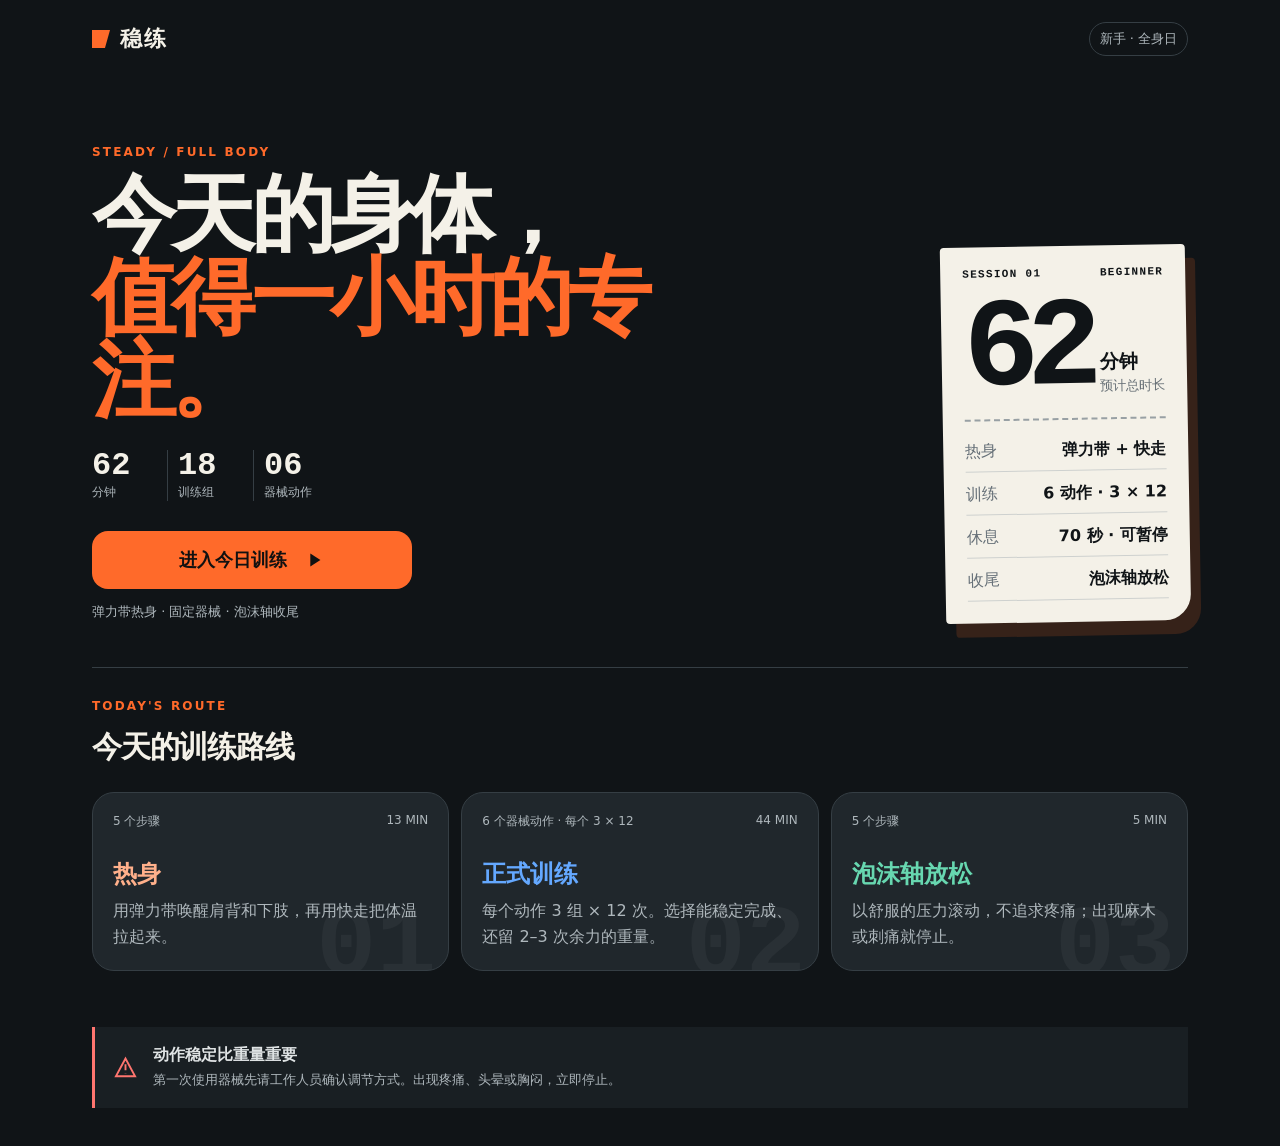
==== index.html @ a8be7302 "feat: publish mobile workout PWA Publish the phone-optimized workout timer, PWA offline assets, and " ====
<!doctype html>
<html lang="zh-CN">
<head>
  <meta charset="utf-8">
  <meta name="viewport" content="width=device-width, initial-scale=1, viewport-fit=cover">
  <meta name="theme-color" content="#101417">
  <meta name="apple-mobile-web-app-capable" content="yes">
  <meta name="apple-mobile-web-app-status-bar-style" content="black-translucent">
  <meta name="apple-mobile-web-app-title" content="稳练">
  <meta name="description" content="适合健身房新手的弹力带热身、器械训练和泡沫轴放松跟练计时器。">
  <title>稳练 · 新手健身房跟练</title>
  <link rel="manifest" href="manifest.webmanifest">
  <link rel="apple-touch-icon" href="assets/icon-192.png">
  <link rel="icon" href="assets/icon-192.png">
  <link rel="stylesheet" href="styles.css">
</head>
<body>
  <main class="app-shell">
    <section id="start-view" class="view start-view" aria-labelledby="start-title">
      <header class="brand-row">
        <a class="brand" href="#" aria-label="稳练首页"><span class="brand-mark" aria-hidden="true"></span>稳练</a>
        <span class="edition">新手 · 全身日</span>
      </header>

      <div class="hero-grid">
        <div class="hero-copy">
          <p class="eyebrow">STEADY / FULL BODY</p>
          <h1 id="start-title">今天的身体，<br><span>值得一小时的专注。</span></h1>
          <div class="hero-metrics" aria-label="训练摘要">
            <div><strong>62</strong><span>分钟</span></div>
            <div><strong>18</strong><span>训练组</span></div>
            <div><strong>06</strong><span>器械动作</span></div>
          </div>
          <button id="start-button" class="primary-button start-button" type="button">
            <span>进入今日训练</span>
            <svg viewBox="0 0 24 24" aria-hidden="true"><path d="M8 5v14l11-7z"/></svg>
          </button>
          <button id="install-button" class="install-button" type="button" hidden>安装到手机桌面</button>
          <p class="start-note">弹力带热身 · 固定器械 · 泡沫轴收尾</p>
        </div>

        <aside class="session-ticket" aria-label="本次训练概览">
          <div class="ticket-top"><span>SESSION 01</span><span>BEGINNER</span></div>
          <div class="duration-block">
            <strong id="plan-minutes">61</strong>
            <div><span>分钟</span><small>预计总时长</small></div>
          </div>
          <div class="ticket-rule"></div>
          <dl class="ticket-stats">
            <div><dt>热身</dt><dd>弹力带 + 快走</dd></div>
            <div><dt>训练</dt><dd>6 动作 · 3 × 12</dd></div>
            <div><dt>休息</dt><dd>70 秒 · 可暂停</dd></div>
            <div><dt>收尾</dt><dd>泡沫轴放松</dd></div>
          </dl>
        </aside>
      </div>

      <section class="route-section" aria-labelledby="route-title">
        <div class="section-heading"><p class="eyebrow">TODAY'S ROUTE</p><h2 id="route-title">今天的训练路线</h2></div>
        <div id="route-cards" class="route-cards"></div>
      </section>

      <aside class="safety-card">
        <svg viewBox="0 0 24 24" aria-hidden="true"><path d="M12 3 2.8 20h18.4L12 3Zm0 5.5v5.8m0 2.7v.1"/></svg>
        <div><strong>动作稳定比重量重要</strong><p>第一次使用器械先请工作人员确认调节方式。出现疼痛、头晕或胸闷，立即停止。</p></div>
      </aside>
    </section>

    <section id="workout-view" class="view workout-view" aria-labelledby="exercise-name" hidden>
      <header class="workout-header">
        <button id="exit-button" class="icon-button" type="button" aria-label="退出本次训练">
          <svg viewBox="0 0 24 24" aria-hidden="true"><path d="m15 18-6-6 6-6"/></svg>
        </button>
        <div class="workout-brand">稳练 <span>LIVE</span></div>
        <div id="elapsed-time" class="elapsed-time">00:00</div>
      </header>

      <div class="progress-wrap">
        <div class="progress-meta"><span id="progress-label">第 1 / 1 项</span><span id="remaining-label">剩余约 61 分钟</span></div>
        <div class="progress-track" role="progressbar" aria-label="训练总进度" aria-valuemin="0" aria-valuemax="100" aria-valuenow="0"><span id="progress-bar"></span></div>
      </div>

      <article class="exercise-console">
        <div class="console-kicker"><span id="stage-dot"></span><span id="stage-label">热身</span><span id="equipment-label">弹力带</span></div>
        <h1 id="exercise-name">弹力带肩部绕环</h1>
        <p id="exercise-subtitle" class="exercise-subtitle">肩胛活动 · 小幅度、慢速度</p>

        <button id="exercise-image-button" class="exercise-image-button" type="button" aria-label="放大查看当前动作示意图">
          <img id="exercise-image" src="assets/exercises/band-circles.webp" alt="弹力带肩部绕环动作示意图">
          <span>点击放大 · 用于动作和器械识别</span>
        </button>

        <div class="exercise-metrics">
          <div id="set-metric"><small>组数</small><strong id="set-label">—</strong></div>
          <div id="rep-metric"><small>目标</small><strong id="rep-label">15 次</strong></div>
        </div>

        <div class="timer-ring" aria-live="polite">
          <svg viewBox="0 0 120 120" aria-hidden="true">
            <circle class="timer-track" cx="60" cy="60" r="53"></circle>
            <circle id="timer-progress" class="timer-progress" cx="60" cy="60" r="53"></circle>
          </svg>
          <div class="timer-copy"><strong id="timer-display">00:45</strong><span id="timer-status">准备开始</span></div>
        </div>

        <div class="tip-card"><span>动作提示</span><p id="stage-description">用弹力带唤醒肩背和下肢，再用快走把体温拉起来。</p></div>
        <div class="next-card"><span>下一项</span><strong id="next-label">弹力带拉开</strong></div>
      </article>

      <div class="controls" aria-label="训练控制">
        <button id="previous-button" class="secondary-control" type="button"><svg viewBox="0 0 24 24" aria-hidden="true"><path d="m15 18-6-6 6-6"/></svg><span>上一项</span></button>
        <button id="play-button" class="play-control" type="button"><svg id="play-icon" viewBox="0 0 24 24" aria-hidden="true"><path d="M8 5v14l11-7z"/></svg><span id="play-label">开始</span></button>
        <button id="next-button" class="secondary-control" type="button"><span>下一项</span><svg viewBox="0 0 24 24" aria-hidden="true"><path d="m9 18 6-6-6-6"/></svg></button>
      </div>
      <button id="skip-button" class="skip-button" type="button">当前器械被占用，先跳过</button>
    </section>

    <section id="complete-view" class="view complete-view" aria-labelledby="complete-title" hidden>
      <div class="completion-mark" aria-hidden="true"><svg viewBox="0 0 24 24"><path d="m5 12 4 4L19 6"/></svg></div>
      <p class="eyebrow">SESSION COMPLETE</p>
      <h1 id="complete-title">今天，稳稳练完了。</h1>
      <p class="completion-copy">第一次不需要完美。记住器械位置、熟悉动作节奏，就是很扎实的进步。</p>
      <div class="summary-grid">
        <div><span>训练用时</span><strong id="summary-time">00:00</strong></div>
        <div><span>完成项目</span><strong id="summary-steps">0</strong></div>
        <div><span>力量动作</span><strong>6</strong></div>
      </div>
      <aside class="next-time"><span>下次建议</span><p>先使用相同重量。只有当 12 次都稳定、最后几次仍能保持姿势时，再小幅加重。</p></aside>
      <button id="restart-button" class="primary-button" type="button">重新开始</button>
    </section>
  </main>

  <dialog id="image-dialog" class="image-dialog" aria-labelledby="image-dialog-title">
    <button id="image-dialog-close" class="image-dialog-close" type="button" aria-label="关闭大图">×</button>
    <img id="image-dialog-image" src="assets/exercises/band-circles.webp" alt="">
    <h2 id="image-dialog-title">弹力带肩部绕环</h2>
    <p>图片用于帮助理解动作和寻找器械；以现场器械说明及工作人员指导为准。</p>
  </dialog>

  <script src="workout-data.js"></script>
  <script src="app.js"></script>
</body>
</html>
---- styles.css ----
:root {
  --ink: #101417;
  --ink-soft: #181e22;
  --panel: #20272c;
  --line: #353e44;
  --paper: #f4f1e8;
  --muted: #aeb7bc;
  --orange: #ff6a2a;
  --orange-soft: #ffb08b;
  --blue: #64a8ff;
  --mint: #67d7b0;
  --danger: #ff756f;
  --radius: 22px;
  color-scheme: dark;
  font-family: "Microsoft YaHei UI", "PingFang SC", "Noto Sans CJK SC", system-ui, sans-serif;
}

* { box-sizing: border-box; }
html { background: var(--ink); scroll-behavior: smooth; }
body { margin: 0; min-width: 320px; min-height: 100vh; background: var(--ink); color: var(--paper); }
button, a { -webkit-tap-highlight-color: transparent; }
button { font: inherit; }
button:focus-visible, a:focus-visible { outline: 3px solid var(--paper); outline-offset: 4px; }
[hidden] { display: none !important; }

.app-shell { width: min(1180px, 100%); margin: 0 auto; min-height: 100vh; }
.view { min-height: 100vh; padding: max(22px, env(safe-area-inset-top)) 20px max(28px, env(safe-area-inset-bottom)); }
.brand-row, .workout-header { display: flex; align-items: center; justify-content: space-between; }
.brand { display: inline-flex; align-items: center; gap: 10px; color: var(--paper); text-decoration: none; font-size: 22px; font-weight: 900; letter-spacing: .08em; }
.brand-mark { width: 18px; height: 18px; background: var(--orange); clip-path: polygon(0 0, 100% 0, 72% 100%, 0 100%); }
.edition { color: var(--muted); font-size: 13px; padding: 7px 10px; border: 1px solid var(--line); border-radius: 999px; }
.hero-grid { display: grid; gap: 34px; padding: 54px 0 46px; }
.eyebrow { margin: 0 0 15px; color: var(--orange); font-size: 12px; line-height: 1; font-weight: 900; letter-spacing: .18em; text-transform: uppercase; }
.hero-copy h1, .complete-view h1 { margin: 0; font-size: clamp(42px, 12vw, 84px); line-height: .99; letter-spacing: -.055em; font-weight: 950; }
.hero-copy h1 span { color: var(--orange); }
.hero-metrics { display: flex; gap: 10px; margin: 28px 0 30px; }
.hero-metrics div { display: grid; gap: 2px; min-width: 76px; padding-right: 14px; border-right: 1px solid var(--line); }
.hero-metrics div:last-child { border-right: 0; }.hero-metrics strong { font: 900 32px/1 ui-monospace, Consolas, monospace; }.hero-metrics span { color: var(--muted); font-size: 12px; }
.primary-button { min-height: 58px; border: 0; border-radius: 16px; padding: 0 24px; background: var(--orange); color: #111; font-weight: 900; cursor: pointer; transition: transform .18s ease, background .18s ease; }
.primary-button:active { transform: scale(.98); }
.start-button { display: inline-flex; align-items: center; justify-content: center; gap: 16px; width: min(320px, 100%); font-size: 18px; }
.start-button svg { width: 22px; fill: currentColor; }
.start-note { margin: 14px 0 0; color: var(--muted); font-size: 13px; }
.install-button { display: block; width: min(320px, 100%); min-height: 48px; margin-top: 10px; border: 1px solid var(--line); border-radius: 14px; background: transparent; color: var(--paper); font-weight: 800; cursor: pointer; }
.session-ticket { align-self: end; padding: 22px; background: var(--paper); color: var(--ink); border-radius: 4px 4px 26px 4px; transform: rotate(-1deg); box-shadow: 10px 14px 0 rgba(255, 106, 42, .16); }
.ticket-top { display: flex; justify-content: space-between; font: 800 11px/1 monospace; letter-spacing: .12em; }
.duration-block { display: flex; align-items: end; gap: 10px; margin: 26px 0 22px; }
.duration-block strong { font: 900 clamp(76px, 24vw, 126px)/.72 ui-monospace, Consolas, monospace; letter-spacing: -.1em; }
.duration-block div { display: grid; gap: 2px; }.duration-block span { font-weight: 900; font-size: 19px; }.duration-block small { color: #687177; }
.ticket-rule { border-top: 2px dashed #98a0a4; }
.ticket-stats { margin: 20px 0 0; display: grid; gap: 12px; }
.ticket-stats div { display: flex; justify-content: space-between; gap: 16px; border-bottom: 1px solid #ced1cf; padding-bottom: 9px; }
.ticket-stats dt { color: #667078; }.ticket-stats dd { margin: 0; font-weight: 900; text-align: right; }
.route-section { padding: 32px 0; border-top: 1px solid var(--line); }
.section-heading h2 { margin: 0 0 24px; font-size: 30px; letter-spacing: -.04em; }
.route-cards { display: grid; gap: 12px; }
.route-card { position: relative; overflow: hidden; padding: 20px; min-height: 154px; background: var(--panel); border: 1px solid var(--line); border-radius: var(--radius); }
.route-card::after { content: attr(data-index); position: absolute; right: 12px; bottom: -28px; color: rgba(255,255,255,.045); font: 900 100px/1 monospace; }
.route-card .route-top { display: flex; justify-content: space-between; color: var(--muted); font-size: 12px; }
.route-card h3 { margin: 28px 0 8px; font-size: 24px; }.route-card p { margin: 0; color: var(--muted); line-height: 1.6; }
.route-card[data-tone="orange"] h3 { color: var(--orange-soft); }.route-card[data-tone="blue"] h3 { color: var(--blue); }.route-card[data-tone="mint"] h3 { color: var(--mint); }
.safety-card { display: flex; gap: 15px; margin: 24px 0 10px; padding: 18px; color: #dfe3e4; background: #191f23; border-left: 3px solid var(--danger); }
.safety-card svg { flex: 0 0 25px; width: 25px; fill: none; stroke: var(--danger); stroke-width: 1.8; }.safety-card strong { display: block; margin-bottom: 4px; }.safety-card p { margin: 0; color: var(--muted); font-size: 13px; line-height: 1.6; }

.workout-view { display: flex; flex-direction: column; max-width: 760px; margin: auto; min-height: 100dvh; height: 100dvh; overflow: hidden; }
.workout-header { min-height: 52px; }.icon-button { width: 48px; height: 48px; border: 1px solid var(--line); border-radius: 50%; background: transparent; color: var(--paper); cursor: pointer; }.icon-button svg { width: 23px; fill: none; stroke: currentColor; stroke-width: 2; }
.workout-brand { font-weight: 950; letter-spacing: .08em; }.workout-brand span { display: inline-block; margin-left: 5px; padding: 4px 6px; border-radius: 5px; background: var(--orange); color: #111; font-size: 9px; vertical-align: middle; }
.elapsed-time { min-width: 65px; text-align: right; color: var(--muted); font: 700 14px/1 ui-monospace, Consolas, monospace; }
.progress-wrap { margin: 18px 0 10px; }.progress-meta { display: flex; justify-content: space-between; margin-bottom: 8px; color: var(--muted); font-size: 12px; }.progress-track { height: 5px; overflow: hidden; background: var(--line); border-radius: 99px; }.progress-track span { display: block; width: 0; height: 100%; background: var(--orange); transition: width .3s ease; }
.exercise-console { flex: 1; min-height: 0; display: grid; grid-template-columns: minmax(0, 1fr) minmax(150px, 220px); grid-template-rows: auto auto auto 1fr auto; align-items: center; column-gap: 18px; text-align: left; padding: 12px 0 10px; }
.console-kicker, .exercise-console h1, .exercise-subtitle { grid-column: 1 / -1; }
.console-kicker { display: flex; align-items: center; gap: 9px; color: var(--muted); font-size: 12px; font-weight: 800; letter-spacing: .08em; }.console-kicker span:last-child { padding-left: 9px; border-left: 1px solid var(--line); }.console-kicker #stage-dot { width: 8px; height: 8px; padding: 0; border: 0; border-radius: 50%; background: var(--orange); }
.exercise-console h1 { margin: 10px 0 4px; font-size: clamp(32px, 8vw, 56px); line-height: 1.05; letter-spacing: -.04em; }.exercise-subtitle { min-height: 22px; margin: 0; color: var(--muted); line-height: 1.45; }
.exercise-image-button { position: relative; grid-column: 1; grid-row: 4; width: 100%; max-width: 460px; align-self: center; padding: 0; overflow: hidden; border: 1px solid var(--line); border-radius: 18px; background: var(--panel); color: var(--paper); cursor: zoom-in; }
.exercise-image-button img { display: block; width: 100%; aspect-ratio: 16 / 10; object-fit: cover; object-position: center 38%; }
.exercise-image-button span { position: absolute; left: 10px; right: 10px; bottom: 9px; padding: 8px 10px; border-radius: 10px; background: rgba(16,20,23,.82); backdrop-filter: blur(8px); font-size: 11px; font-weight: 800; }
.exercise-metrics { grid-column: 2; grid-row: 4; display: flex; align-self: end; margin: 0 0 10px; border: 1px solid var(--line); border-radius: 14px; }.exercise-metrics div { min-width: 0; padding: 9px 12px; }.exercise-metrics div + div { border-left: 1px solid var(--line); }.exercise-metrics small { display: block; color: var(--muted); font-size: 10px; }.exercise-metrics strong { display: block; margin-top: 4px; font-size: 16px; }
.timer-ring { position: relative; grid-column: 2; grid-row: 4; align-self: start; width: min(100%, 220px); margin: 0 auto 12px; aspect-ratio: 1; }.timer-ring svg { width: 100%; transform: rotate(-90deg); }.timer-track, .timer-progress { fill: none; stroke-width: 5; }.timer-track { stroke: #2b3338; }.timer-progress { stroke: var(--orange); stroke-linecap: round; stroke-dasharray: 333; stroke-dashoffset: 0; transition: stroke-dashoffset .35s linear, stroke .2s ease; }.timer-copy { position: absolute; inset: 0; display: grid; place-content: center; }.timer-copy strong { font: 900 clamp(42px, 11vw, 76px)/1 ui-monospace, Consolas, monospace; letter-spacing: -.09em; }.timer-copy span { margin-top: 8px; color: var(--muted); font-size: 12px; text-align: center; }
.tip-card, .next-card { grid-column: 1 / -1; width: 100%; max-width: 560px; text-align: left; }.tip-card { padding: 10px 14px; background: var(--ink-soft); border-left: 3px solid var(--orange); }.tip-card span, .next-card span { color: var(--muted); font-size: 10px; font-weight: 900; letter-spacing: .12em; }.tip-card p { overflow: hidden; margin: 4px 0 0; font-size: 12px; line-height: 1.4; text-overflow: ellipsis; white-space: nowrap; }.next-card { display: flex; justify-content: space-between; gap: 16px; margin-top: 8px; padding: 9px 3px; border-bottom: 1px solid var(--line); }.next-card strong { font-size: 12px; }
.controls { position: sticky; bottom: max(8px, env(safe-area-inset-bottom)); z-index: 2; display: grid; grid-template-columns: 1fr 1.45fr 1fr; gap: 8px; flex: 0 0 auto; padding: 8px; background: rgba(16,20,23,.92); backdrop-filter: blur(14px); border: 1px solid var(--line); border-radius: 20px; }.controls button { min-height: 54px; border: 0; border-radius: 14px; cursor: pointer; }.secondary-control { display: flex; align-items: center; justify-content: center; gap: 3px; background: var(--panel); color: var(--paper); font-size: 12px; }.secondary-control svg { width: 17px; fill: none; stroke: currentColor; stroke-width: 2; }.play-control { display: flex; align-items: center; justify-content: center; gap: 8px; background: var(--orange); color: #111; font-weight: 950; }.play-control svg { width: 20px; fill: currentColor; }.skip-button { flex: 0 0 auto; align-self: center; min-height: 34px; margin-top: 2px; border: 0; background: transparent; color: var(--muted); font-size: 12px; text-decoration: underline; cursor: pointer; }

.complete-view { display: flex; flex-direction: column; justify-content: center; align-items: center; max-width: 760px; margin: auto; text-align: center; }.completion-mark { display: grid; place-items: center; width: 88px; height: 88px; margin-bottom: 28px; border-radius: 50%; background: var(--mint); color: #0e1915; }.completion-mark svg { width: 44px; fill: none; stroke: currentColor; stroke-width: 2.4; }.completion-copy { max-width: 570px; margin: 24px auto 32px; color: var(--muted); font-size: 17px; line-height: 1.75; }.summary-grid { display: grid; grid-template-columns: repeat(3, 1fr); width: 100%; margin-bottom: 18px; border: 1px solid var(--line); border-radius: var(--radius); }.summary-grid div { padding: 20px 10px; }.summary-grid div + div { border-left: 1px solid var(--line); }.summary-grid span { display: block; color: var(--muted); font-size: 11px; }.summary-grid strong { display: block; margin-top: 8px; font-size: 24px; }.next-time { width: 100%; margin-bottom: 24px; padding: 18px; text-align: left; background: var(--panel); border-radius: 15px; }.next-time span { color: var(--orange); font-size: 11px; font-weight: 900; }.next-time p { margin: 7px 0 0; color: #d7dcde; line-height: 1.65; }.complete-view .primary-button { width: min(330px, 100%); }
.image-dialog { width: min(92vw, 680px); max-height: 90vh; padding: 14px 14px 22px; border: 1px solid var(--line); border-radius: 22px; background: var(--ink); color: var(--paper); text-align: center; }
.image-dialog::backdrop { background: rgba(0,0,0,.82); backdrop-filter: blur(5px); }
.image-dialog img { display: block; width: 100%; max-height: 68vh; object-fit: contain; border-radius: 14px; background: var(--panel); }
.image-dialog h2 { margin: 16px 0 6px; }.image-dialog p { margin: 0 auto; max-width: 520px; color: var(--muted); line-height: 1.6; font-size: 13px; }
.image-dialog-close { position: absolute; top: 22px; right: 22px; z-index: 2; width: 48px; height: 48px; border: 0; border-radius: 50%; background: rgba(16,20,23,.86); color: white; font-size: 30px; cursor: pointer; }

@media (min-width: 760px) {
  .view { padding-inline: 42px; }
  .hero-grid { grid-template-columns: 1.5fr .75fr; align-items: end; padding-top: 90px; }
  .session-ticket { max-width: 360px; justify-self: end; }
  .route-cards { grid-template-columns: repeat(3, 1fr); }
}

@media (max-height: 780px) {
  .view.workout-view { padding-top: max(14px, env(safe-area-inset-top)); padding-bottom: max(10px, env(safe-area-inset-bottom)); }
  .workout-header { min-height: 44px; }.icon-button { width: 42px; height: 42px; }.progress-wrap { margin-top: 10px; }
  .exercise-console { padding-top: 6px; padding-bottom: 5px; }.exercise-console h1 { margin-top: 7px; font-size: 30px; }.exercise-image-button img { aspect-ratio: 16 / 8; }.timer-ring { width: min(100%, 180px); }.tip-card { display: none; }
}

@media (hover: hover) {
  .primary-button:hover, .play-control:hover { background: #ff824d; }.secondary-control:hover, .icon-button:hover { background: #293137; }
}

@media (prefers-reduced-motion: reduce) {
  *, *::before, *::after { scroll-behavior: auto !important; transition-duration: .01ms !important; animation-duration: .01ms !important; }
}
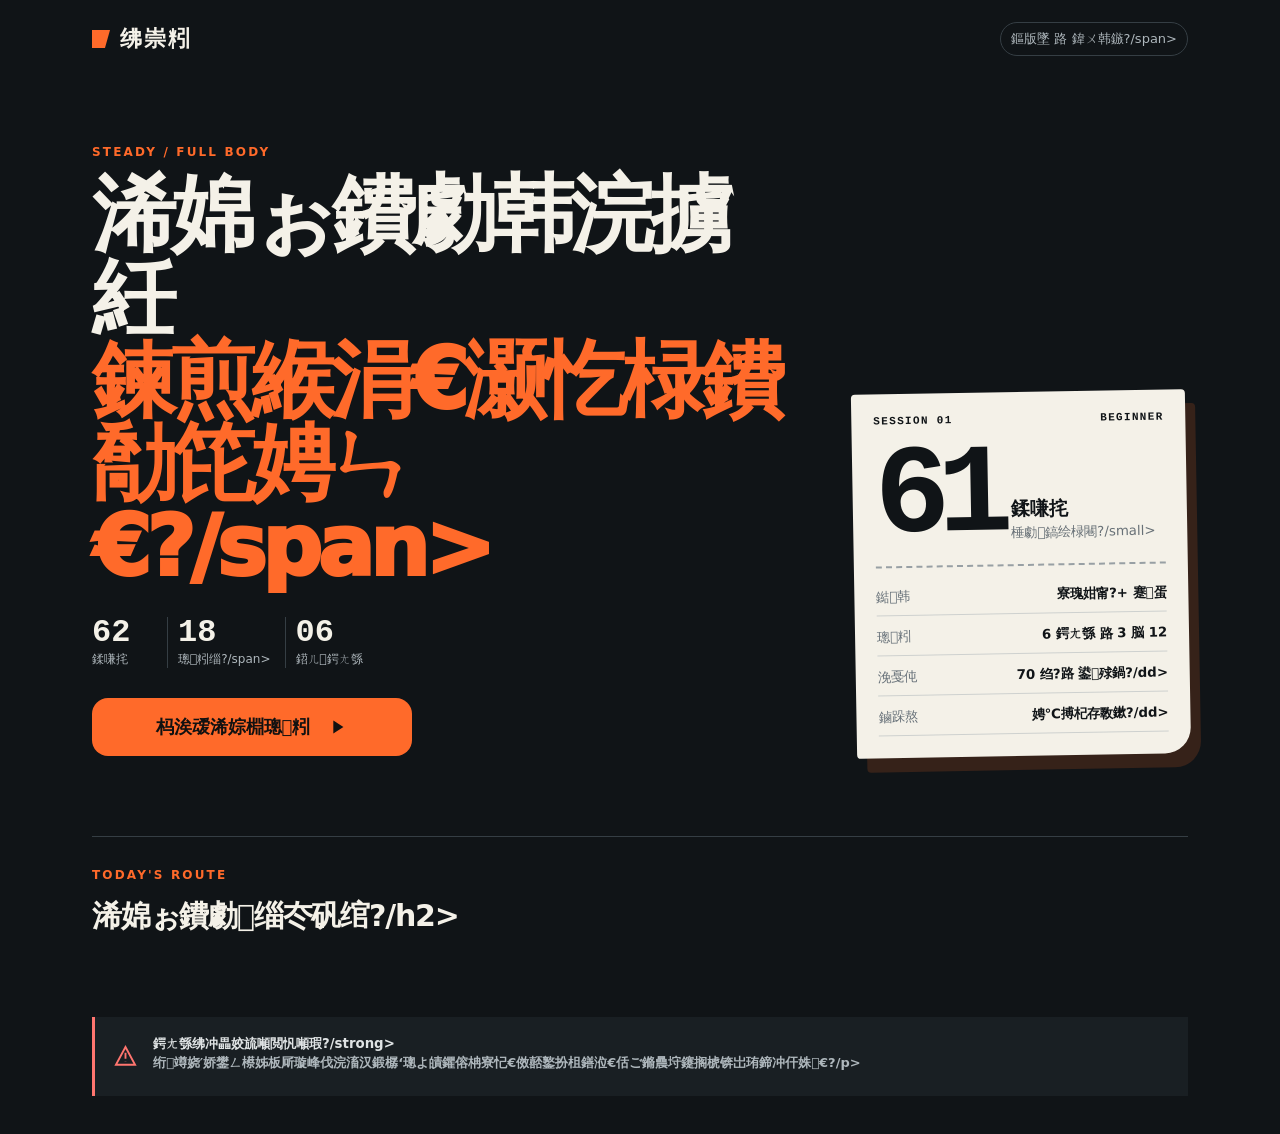
==== commit f4ac3931: "fix: make GitHub Pages assets resolve from repository root Use root-relative public bundle for GitHu" ====
--- a/index.html
+++ b/index.html
@@ -1,4 +1,4 @@
-<!doctype html>
+﻿<!doctype html>
 <html lang="zh-CN">
 <head>
   <meta charset="utf-8">
@@ -6,93 +6,93 @@
   <meta name="theme-color" content="#101417">
   <meta name="apple-mobile-web-app-capable" content="yes">
   <meta name="apple-mobile-web-app-status-bar-style" content="black-translucent">
-  <meta name="apple-mobile-web-app-title" content="稳练">
-  <meta name="description" content="适合健身房新手的弹力带热身、器械训练和泡沫轴放松跟练计时器。">
-  <title>稳练 · 新手健身房跟练</title>
+  <meta name="apple-mobile-web-app-title" content="绋崇粌">
+  <meta name="description" content="閫傚悎鍋ヨ韩鎴挎柊鎵嬬殑寮瑰姏甯︾儹韬€佸櫒姊拌缁冨拰娉℃搏杞存斁鏉捐窡缁冭鏃跺櫒銆?>
+  <title>绋崇粌 路 鏂版墜鍋ヨ韩鎴胯窡缁?/title>
   <link rel="manifest" href="manifest.webmanifest">
-  <link rel="apple-touch-icon" href="assets/icon-192.png">
-  <link rel="icon" href="assets/icon-192.png">
+  <link rel="apple-touch-icon" href="icon-192.png">
+  <link rel="icon" href="icon-192.png">
   <link rel="stylesheet" href="styles.css">
 </head>
 <body>
   <main class="app-shell">
     <section id="start-view" class="view start-view" aria-labelledby="start-title">
       <header class="brand-row">
-        <a class="brand" href="#" aria-label="稳练首页"><span class="brand-mark" aria-hidden="true"></span>稳练</a>
-        <span class="edition">新手 · 全身日</span>
+        <a class="brand" href="#" aria-label="绋崇粌棣栭〉"><span class="brand-mark" aria-hidden="true"></span>绋崇粌</a>
+        <span class="edition">鏂版墜 路 鍏ㄨ韩鏃?/span>
       </header>
 
       <div class="hero-grid">
         <div class="hero-copy">
           <p class="eyebrow">STEADY / FULL BODY</p>
-          <h1 id="start-title">今天的身体，<br><span>值得一小时的专注。</span></h1>
-          <div class="hero-metrics" aria-label="训练摘要">
-            <div><strong>62</strong><span>分钟</span></div>
-            <div><strong>18</strong><span>训练组</span></div>
-            <div><strong>06</strong><span>器械动作</span></div>
+          <h1 id="start-title">浠婂ぉ鐨勮韩浣擄紝<br><span>鍊煎緱涓€灏忔椂鐨勪笓娉ㄣ€?/span></h1>
+          <div class="hero-metrics" aria-label="璁粌鎽樿">
+            <div><strong>62</strong><span>鍒嗛挓</span></div>
+            <div><strong>18</strong><span>璁粌缁?/span></div>
+            <div><strong>06</strong><span>鍣ㄦ鍔ㄤ綔</span></div>
           </div>
           <button id="start-button" class="primary-button start-button" type="button">
-            <span>进入今日训练</span>
+            <span>杩涘叆浠婃棩璁粌</span>
             <svg viewBox="0 0 24 24" aria-hidden="true"><path d="M8 5v14l11-7z"/></svg>
           </button>
-          <button id="install-button" class="install-button" type="button" hidden>安装到手机桌面</button>
-          <p class="start-note">弹力带热身 · 固定器械 · 泡沫轴收尾</p>
+          <button id="install-button" class="install-button" type="button" hidden>瀹夎鍒版墜鏈烘闈?/button>
+          <p class="start-note">寮瑰姏甯︾儹韬?路 鍥哄畾鍣ㄦ 路 娉℃搏杞存敹灏?/p>
         </div>
 
-        <aside class="session-ticket" aria-label="本次训练概览">
+        <aside class="session-ticket" aria-label="鏈璁粌姒傝">
           <div class="ticket-top"><span>SESSION 01</span><span>BEGINNER</span></div>
           <div class="duration-block">
             <strong id="plan-minutes">61</strong>
-            <div><span>分钟</span><small>预计总时长</small></div>
+            <div><span>鍒嗛挓</span><small>棰勮鎬绘椂闀?/small></div>
           </div>
           <div class="ticket-rule"></div>
           <dl class="ticket-stats">
-            <div><dt>热身</dt><dd>弹力带 + 快走</dd></div>
-            <div><dt>训练</dt><dd>6 动作 · 3 × 12</dd></div>
-            <div><dt>休息</dt><dd>70 秒 · 可暂停</dd></div>
-            <div><dt>收尾</dt><dd>泡沫轴放松</dd></div>
+            <div><dt>鐑韩</dt><dd>寮瑰姏甯?+ 蹇蛋</dd></div>
+            <div><dt>璁粌</dt><dd>6 鍔ㄤ綔 路 3 脳 12</dd></div>
+            <div><dt>浼戞伅</dt><dd>70 绉?路 鍙殏鍋?/dd></div>
+            <div><dt>鏀跺熬</dt><dd>娉℃搏杞存斁鏉?/dd></div>
           </dl>
         </aside>
       </div>
 
       <section class="route-section" aria-labelledby="route-title">
-        <div class="section-heading"><p class="eyebrow">TODAY'S ROUTE</p><h2 id="route-title">今天的训练路线</h2></div>
+        <div class="section-heading"><p class="eyebrow">TODAY'S ROUTE</p><h2 id="route-title">浠婂ぉ鐨勮缁冭矾绾?/h2></div>
         <div id="route-cards" class="route-cards"></div>
       </section>
 
       <aside class="safety-card">
         <svg viewBox="0 0 24 24" aria-hidden="true"><path d="M12 3 2.8 20h18.4L12 3Zm0 5.5v5.8m0 2.7v.1"/></svg>
-        <div><strong>动作稳定比重量重要</strong><p>第一次使用器械先请工作人员确认调节方式。出现疼痛、头晕或胸闷，立即停止。</p></div>
+        <div><strong>鍔ㄤ綔绋冲畾姣旈噸閲忛噸瑕?/strong><p>绗竴娆′娇鐢ㄥ櫒姊板厛璇峰伐浣滀汉鍛樼‘璁よ皟鑺傛柟寮忋€傚嚭鐜扮柤鐥涖€佸ご鏅曟垨鑳搁椃锛岀珛鍗冲仠姝€?/p></div>
       </aside>
     </section>
 
     <section id="workout-view" class="view workout-view" aria-labelledby="exercise-name" hidden>
       <header class="workout-header">
-        <button id="exit-button" class="icon-button" type="button" aria-label="退出本次训练">
+        <button id="exit-button" class="icon-button" type="button" aria-label="閫€鍑烘湰娆¤缁?>
           <svg viewBox="0 0 24 24" aria-hidden="true"><path d="m15 18-6-6 6-6"/></svg>
         </button>
-        <div class="workout-brand">稳练 <span>LIVE</span></div>
+        <div class="workout-brand">绋崇粌 <span>LIVE</span></div>
         <div id="elapsed-time" class="elapsed-time">00:00</div>
       </header>
 
       <div class="progress-wrap">
-        <div class="progress-meta"><span id="progress-label">第 1 / 1 项</span><span id="remaining-label">剩余约 61 分钟</span></div>
-        <div class="progress-track" role="progressbar" aria-label="训练总进度" aria-valuemin="0" aria-valuemax="100" aria-valuenow="0"><span id="progress-bar"></span></div>
+        <div class="progress-meta"><span id="progress-label">绗?1 / 1 椤?/span><span id="remaining-label">鍓╀綑绾?61 鍒嗛挓</span></div>
+        <div class="progress-track" role="progressbar" aria-label="璁粌鎬昏繘搴? aria-valuemin="0" aria-valuemax="100" aria-valuenow="0"><span id="progress-bar"></span></div>
       </div>
 
       <article class="exercise-console">
-        <div class="console-kicker"><span id="stage-dot"></span><span id="stage-label">热身</span><span id="equipment-label">弹力带</span></div>
-        <h1 id="exercise-name">弹力带肩部绕环</h1>
-        <p id="exercise-subtitle" class="exercise-subtitle">肩胛活动 · 小幅度、慢速度</p>
+        <div class="console-kicker"><span id="stage-dot"></span><span id="stage-label">鐑韩</span><span id="equipment-label">寮瑰姏甯?/span></div>
+        <h1 id="exercise-name">寮瑰姏甯﹁偐閮ㄧ粫鐜?/h1>
+        <p id="exercise-subtitle" class="exercise-subtitle">鑲╄儧娲诲姩 路 灏忓箙搴︺€佹參閫熷害</p>
 
-        <button id="exercise-image-button" class="exercise-image-button" type="button" aria-label="放大查看当前动作示意图">
-          <img id="exercise-image" src="assets/exercises/band-circles.webp" alt="弹力带肩部绕环动作示意图">
-          <span>点击放大 · 用于动作和器械识别</span>
+        <button id="exercise-image-button" class="exercise-image-button" type="button" aria-label="鏀惧ぇ鏌ョ湅褰撳墠鍔ㄤ綔绀烘剰鍥?>
+          <img id="exercise-image" src="band-circles.webp" alt="寮瑰姏甯﹁偐閮ㄧ粫鐜姩浣滅ず鎰忓浘">
+          <span>鐐瑰嚮鏀惧ぇ 路 鐢ㄤ簬鍔ㄤ綔鍜屽櫒姊拌瘑鍒?/span>
         </button>
 
         <div class="exercise-metrics">
-          <div id="set-metric"><small>组数</small><strong id="set-label">—</strong></div>
-          <div id="rep-metric"><small>目标</small><strong id="rep-label">15 次</strong></div>
+          <div id="set-metric"><small>缁勬暟</small><strong id="set-label">鈥?/strong></div>
+          <div id="rep-metric"><small>鐩爣</small><strong id="rep-label">15 娆?/strong></div>
         </div>
 
         <div class="timer-ring" aria-live="polite">
@@ -100,44 +100,45 @@
             <circle class="timer-track" cx="60" cy="60" r="53"></circle>
             <circle id="timer-progress" class="timer-progress" cx="60" cy="60" r="53"></circle>
           </svg>
-          <div class="timer-copy"><strong id="timer-display">00:45</strong><span id="timer-status">准备开始</span></div>
+          <div class="timer-copy"><strong id="timer-display">00:45</strong><span id="timer-status">鍑嗗寮€濮?/span></div>
         </div>
 
-        <div class="tip-card"><span>动作提示</span><p id="stage-description">用弹力带唤醒肩背和下肢，再用快走把体温拉起来。</p></div>
-        <div class="next-card"><span>下一项</span><strong id="next-label">弹力带拉开</strong></div>
+        <div class="tip-card"><span>鍔ㄤ綔鎻愮ず</span><p id="stage-description">鐢ㄥ脊鍔涘甫鍞ら啋鑲╄儗鍜屼笅鑲紝鍐嶇敤蹇蛋鎶婁綋娓╂媺璧锋潵銆?/p></div>
+        <div class="next-card"><span>涓嬩竴椤?/span><strong id="next-label">寮瑰姏甯︽媺寮€</strong></div>
       </article>
 
-      <div class="controls" aria-label="训练控制">
-        <button id="previous-button" class="secondary-control" type="button"><svg viewBox="0 0 24 24" aria-hidden="true"><path d="m15 18-6-6 6-6"/></svg><span>上一项</span></button>
-        <button id="play-button" class="play-control" type="button"><svg id="play-icon" viewBox="0 0 24 24" aria-hidden="true"><path d="M8 5v14l11-7z"/></svg><span id="play-label">开始</span></button>
-        <button id="next-button" class="secondary-control" type="button"><span>下一项</span><svg viewBox="0 0 24 24" aria-hidden="true"><path d="m9 18 6-6-6-6"/></svg></button>
+      <div class="controls" aria-label="璁粌鎺у埗">
+        <button id="previous-button" class="secondary-control" type="button"><svg viewBox="0 0 24 24" aria-hidden="true"><path d="m15 18-6-6 6-6"/></svg><span>涓婁竴椤?/span></button>
+        <button id="play-button" class="play-control" type="button"><svg id="play-icon" viewBox="0 0 24 24" aria-hidden="true"><path d="M8 5v14l11-7z"/></svg><span id="play-label">寮€濮?/span></button>
+        <button id="next-button" class="secondary-control" type="button"><span>涓嬩竴椤?/span><svg viewBox="0 0 24 24" aria-hidden="true"><path d="m9 18 6-6-6-6"/></svg></button>
       </div>
-      <button id="skip-button" class="skip-button" type="button">当前器械被占用，先跳过</button>
+      <button id="skip-button" class="skip-button" type="button">褰撳墠鍣ㄦ琚崰鐢紝鍏堣烦杩?/button>
     </section>
 
     <section id="complete-view" class="view complete-view" aria-labelledby="complete-title" hidden>
       <div class="completion-mark" aria-hidden="true"><svg viewBox="0 0 24 24"><path d="m5 12 4 4L19 6"/></svg></div>
       <p class="eyebrow">SESSION COMPLETE</p>
-      <h1 id="complete-title">今天，稳稳练完了。</h1>
-      <p class="completion-copy">第一次不需要完美。记住器械位置、熟悉动作节奏，就是很扎实的进步。</p>
+      <h1 id="complete-title">浠婂ぉ锛岀ǔ绋崇粌瀹屼簡銆?/h1>
+      <p class="completion-copy">绗竴娆′笉闇€瑕佸畬缇庛€傝浣忓櫒姊颁綅缃€佺啛鎮夊姩浣滆妭濂忥紝灏辨槸寰堟墡瀹炵殑杩涙銆?/p>
       <div class="summary-grid">
-        <div><span>训练用时</span><strong id="summary-time">00:00</strong></div>
-        <div><span>完成项目</span><strong id="summary-steps">0</strong></div>
-        <div><span>力量动作</span><strong>6</strong></div>
+        <div><span>璁粌鐢ㄦ椂</span><strong id="summary-time">00:00</strong></div>
+        <div><span>瀹屾垚椤圭洰</span><strong id="summary-steps">0</strong></div>
+        <div><span>鍔涢噺鍔ㄤ綔</span><strong>6</strong></div>
       </div>
-      <aside class="next-time"><span>下次建议</span><p>先使用相同重量。只有当 12 次都稳定、最后几次仍能保持姿势时，再小幅加重。</p></aside>
-      <button id="restart-button" class="primary-button" type="button">重新开始</button>
+      <aside class="next-time"><span>涓嬫寤鸿</span><p>鍏堜娇鐢ㄧ浉鍚岄噸閲忋€傚彧鏈夊綋 12 娆￠兘绋冲畾銆佹渶鍚庡嚑娆′粛鑳戒繚鎸佸Э鍔挎椂锛屽啀灏忓箙鍔犻噸銆?/p></aside>
+      <button id="restart-button" class="primary-button" type="button">閲嶆柊寮€濮?/button>
     </section>
   </main>
 
   <dialog id="image-dialog" class="image-dialog" aria-labelledby="image-dialog-title">
-    <button id="image-dialog-close" class="image-dialog-close" type="button" aria-label="关闭大图">×</button>
-    <img id="image-dialog-image" src="assets/exercises/band-circles.webp" alt="">
-    <h2 id="image-dialog-title">弹力带肩部绕环</h2>
-    <p>图片用于帮助理解动作和寻找器械；以现场器械说明及工作人员指导为准。</p>
+    <button id="image-dialog-close" class="image-dialog-close" type="button" aria-label="鍏抽棴澶у浘">脳</button>
+    <img id="image-dialog-image" src="band-circles.webp" alt="">
+    <h2 id="image-dialog-title">寮瑰姏甯﹁偐閮ㄧ粫鐜?/h2>
+    <p>鍥剧墖鐢ㄤ簬甯姪鐞嗚В鍔ㄤ綔鍜屽鎵惧櫒姊帮紱浠ョ幇鍦哄櫒姊拌鏄庡強宸ヤ綔浜哄憳鎸囧涓哄噯銆?/p>
   </dialog>
 
   <script src="workout-data.js"></script>
   <script src="app.js"></script>
 </body>
 </html>
+
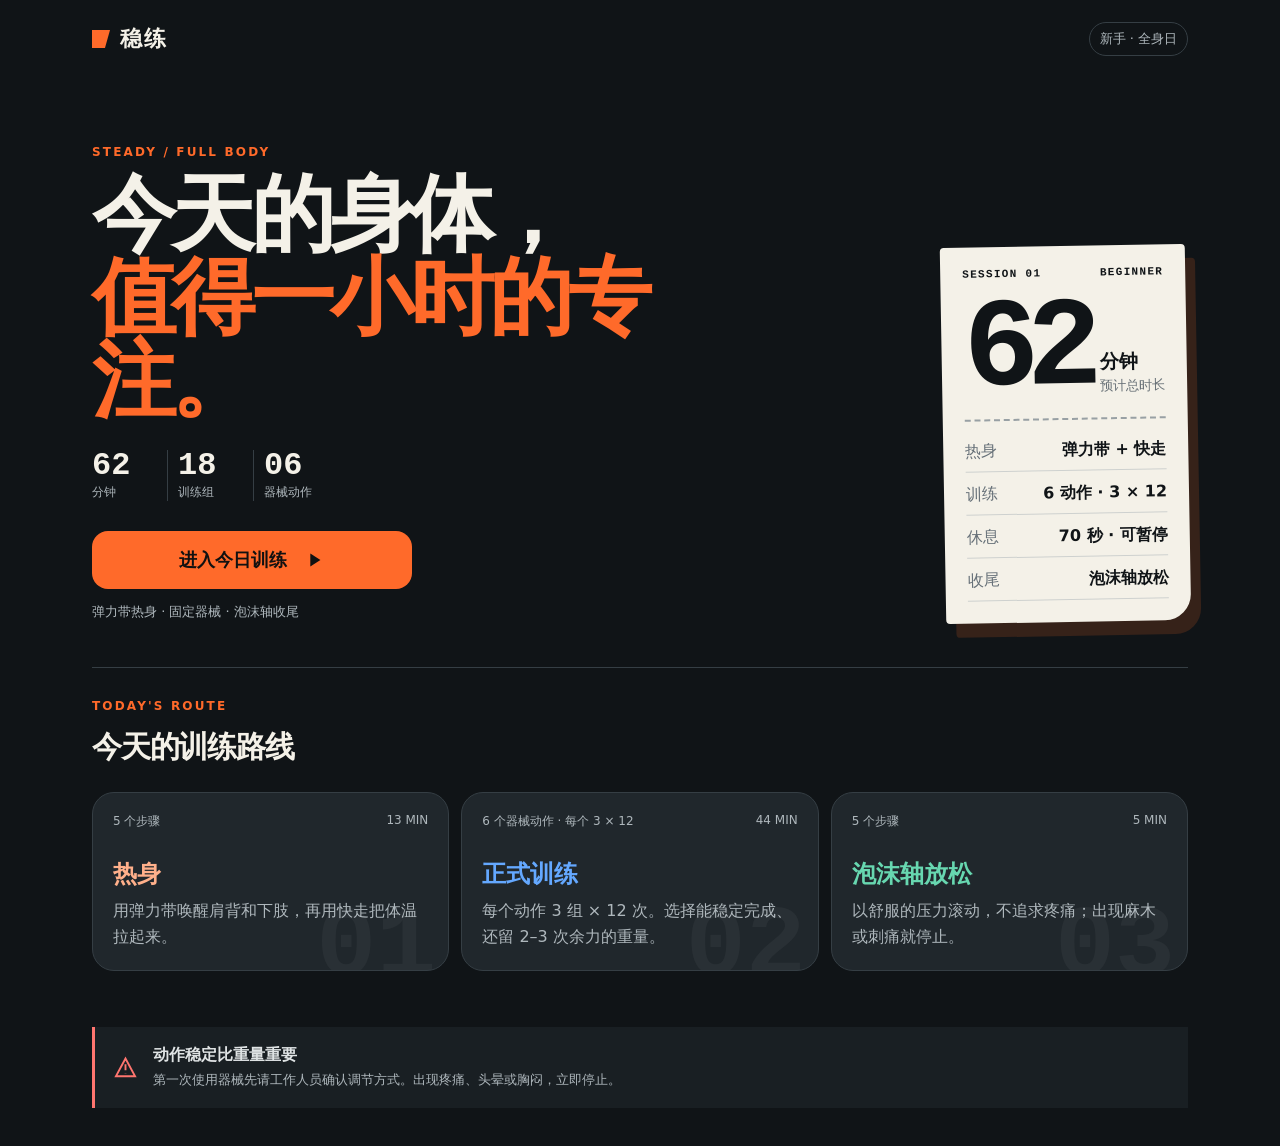
==== commit 4e1a6f02: "fix: preserve Chinese text encoding on GitHub Pages" ====
--- a/index.html
+++ b/index.html
@@ -1,4 +1,4 @@
-﻿<!doctype html>
+<!doctype html>
 <html lang="zh-CN">
 <head>
   <meta charset="utf-8">
@@ -6,9 +6,9 @@
   <meta name="theme-color" content="#101417">
   <meta name="apple-mobile-web-app-capable" content="yes">
   <meta name="apple-mobile-web-app-status-bar-style" content="black-translucent">
-  <meta name="apple-mobile-web-app-title" content="绋崇粌">
-  <meta name="description" content="閫傚悎鍋ヨ韩鎴挎柊鎵嬬殑寮瑰姏甯︾儹韬€佸櫒姊拌缁冨拰娉℃搏杞存斁鏉捐窡缁冭鏃跺櫒銆?>
-  <title>绋崇粌 路 鏂版墜鍋ヨ韩鎴胯窡缁?/title>
+  <meta name="apple-mobile-web-app-title" content="稳练">
+  <meta name="description" content="适合健身房新手的弹力带热身、器械训练和泡沫轴放松跟练计时器。">
+  <title>稳练 · 新手健身房跟练</title>
   <link rel="manifest" href="manifest.webmanifest">
   <link rel="apple-touch-icon" href="icon-192.png">
   <link rel="icon" href="icon-192.png">
@@ -18,81 +18,81 @@
   <main class="app-shell">
     <section id="start-view" class="view start-view" aria-labelledby="start-title">
       <header class="brand-row">
-        <a class="brand" href="#" aria-label="绋崇粌棣栭〉"><span class="brand-mark" aria-hidden="true"></span>绋崇粌</a>
-        <span class="edition">鏂版墜 路 鍏ㄨ韩鏃?/span>
+        <a class="brand" href="#" aria-label="稳练首页"><span class="brand-mark" aria-hidden="true"></span>稳练</a>
+        <span class="edition">新手 · 全身日</span>
       </header>
 
       <div class="hero-grid">
         <div class="hero-copy">
           <p class="eyebrow">STEADY / FULL BODY</p>
-          <h1 id="start-title">浠婂ぉ鐨勮韩浣擄紝<br><span>鍊煎緱涓€灏忔椂鐨勪笓娉ㄣ€?/span></h1>
-          <div class="hero-metrics" aria-label="璁粌鎽樿">
-            <div><strong>62</strong><span>鍒嗛挓</span></div>
-            <div><strong>18</strong><span>璁粌缁?/span></div>
-            <div><strong>06</strong><span>鍣ㄦ鍔ㄤ綔</span></div>
+          <h1 id="start-title">今天的身体，<br><span>值得一小时的专注。</span></h1>
+          <div class="hero-metrics" aria-label="训练摘要">
+            <div><strong>62</strong><span>分钟</span></div>
+            <div><strong>18</strong><span>训练组</span></div>
+            <div><strong>06</strong><span>器械动作</span></div>
           </div>
           <button id="start-button" class="primary-button start-button" type="button">
-            <span>杩涘叆浠婃棩璁粌</span>
+            <span>进入今日训练</span>
             <svg viewBox="0 0 24 24" aria-hidden="true"><path d="M8 5v14l11-7z"/></svg>
           </button>
-          <button id="install-button" class="install-button" type="button" hidden>瀹夎鍒版墜鏈烘闈?/button>
-          <p class="start-note">寮瑰姏甯︾儹韬?路 鍥哄畾鍣ㄦ 路 娉℃搏杞存敹灏?/p>
+          <button id="install-button" class="install-button" type="button" hidden>安装到手机桌面</button>
+          <p class="start-note">弹力带热身 · 固定器械 · 泡沫轴收尾</p>
         </div>
 
-        <aside class="session-ticket" aria-label="鏈璁粌姒傝">
+        <aside class="session-ticket" aria-label="本次训练概览">
           <div class="ticket-top"><span>SESSION 01</span><span>BEGINNER</span></div>
           <div class="duration-block">
             <strong id="plan-minutes">61</strong>
-            <div><span>鍒嗛挓</span><small>棰勮鎬绘椂闀?/small></div>
+            <div><span>分钟</span><small>预计总时长</small></div>
           </div>
           <div class="ticket-rule"></div>
           <dl class="ticket-stats">
-            <div><dt>鐑韩</dt><dd>寮瑰姏甯?+ 蹇蛋</dd></div>
-            <div><dt>璁粌</dt><dd>6 鍔ㄤ綔 路 3 脳 12</dd></div>
-            <div><dt>浼戞伅</dt><dd>70 绉?路 鍙殏鍋?/dd></div>
-            <div><dt>鏀跺熬</dt><dd>娉℃搏杞存斁鏉?/dd></div>
+            <div><dt>热身</dt><dd>弹力带 + 快走</dd></div>
+            <div><dt>训练</dt><dd>6 动作 · 3 × 12</dd></div>
+            <div><dt>休息</dt><dd>70 秒 · 可暂停</dd></div>
+            <div><dt>收尾</dt><dd>泡沫轴放松</dd></div>
           </dl>
         </aside>
       </div>
 
       <section class="route-section" aria-labelledby="route-title">
-        <div class="section-heading"><p class="eyebrow">TODAY'S ROUTE</p><h2 id="route-title">浠婂ぉ鐨勮缁冭矾绾?/h2></div>
+        <div class="section-heading"><p class="eyebrow">TODAY'S ROUTE</p><h2 id="route-title">今天的训练路线</h2></div>
         <div id="route-cards" class="route-cards"></div>
       </section>
 
       <aside class="safety-card">
         <svg viewBox="0 0 24 24" aria-hidden="true"><path d="M12 3 2.8 20h18.4L12 3Zm0 5.5v5.8m0 2.7v.1"/></svg>
-        <div><strong>鍔ㄤ綔绋冲畾姣旈噸閲忛噸瑕?/strong><p>绗竴娆′娇鐢ㄥ櫒姊板厛璇峰伐浣滀汉鍛樼‘璁よ皟鑺傛柟寮忋€傚嚭鐜扮柤鐥涖€佸ご鏅曟垨鑳搁椃锛岀珛鍗冲仠姝€?/p></div>
+        <div><strong>动作稳定比重量重要</strong><p>第一次使用器械先请工作人员确认调节方式。出现疼痛、头晕或胸闷，立即停止。</p></div>
       </aside>
     </section>
 
     <section id="workout-view" class="view workout-view" aria-labelledby="exercise-name" hidden>
       <header class="workout-header">
-        <button id="exit-button" class="icon-button" type="button" aria-label="閫€鍑烘湰娆¤缁?>
+        <button id="exit-button" class="icon-button" type="button" aria-label="退出本次训练">
           <svg viewBox="0 0 24 24" aria-hidden="true"><path d="m15 18-6-6 6-6"/></svg>
         </button>
-        <div class="workout-brand">绋崇粌 <span>LIVE</span></div>
+        <div class="workout-brand">稳练 <span>LIVE</span></div>
         <div id="elapsed-time" class="elapsed-time">00:00</div>
       </header>
 
       <div class="progress-wrap">
-        <div class="progress-meta"><span id="progress-label">绗?1 / 1 椤?/span><span id="remaining-label">鍓╀綑绾?61 鍒嗛挓</span></div>
-        <div class="progress-track" role="progressbar" aria-label="璁粌鎬昏繘搴? aria-valuemin="0" aria-valuemax="100" aria-valuenow="0"><span id="progress-bar"></span></div>
+        <div class="progress-meta"><span id="progress-label">第 1 / 1 项</span><span id="remaining-label">剩余约 61 分钟</span></div>
+        <div class="progress-track" role="progressbar" aria-label="训练总进度" aria-valuemin="0" aria-valuemax="100" aria-valuenow="0"><span id="progress-bar"></span></div>
       </div>
 
       <article class="exercise-console">
-        <div class="console-kicker"><span id="stage-dot"></span><span id="stage-label">鐑韩</span><span id="equipment-label">寮瑰姏甯?/span></div>
-        <h1 id="exercise-name">寮瑰姏甯﹁偐閮ㄧ粫鐜?/h1>
-        <p id="exercise-subtitle" class="exercise-subtitle">鑲╄儧娲诲姩 路 灏忓箙搴︺€佹參閫熷害</p>
+        <div class="console-kicker"><span id="stage-dot"></span><span id="stage-label">热身</span><span id="equipment-label">弹力带</span></div>
+        <h1 id="exercise-name">弹力带肩部绕环</h1>
+        <p id="exercise-subtitle" class="exercise-subtitle">肩胛活动 · 小幅度、慢速度</p>
 
-        <button id="exercise-image-button" class="exercise-image-button" type="button" aria-label="鏀惧ぇ鏌ョ湅褰撳墠鍔ㄤ綔绀烘剰鍥?>
-          <img id="exercise-image" src="band-circles.webp" alt="寮瑰姏甯﹁偐閮ㄧ粫鐜姩浣滅ず鎰忓浘">
-          <span>鐐瑰嚮鏀惧ぇ 路 鐢ㄤ簬鍔ㄤ綔鍜屽櫒姊拌瘑鍒?/span>
+        <button id="exercise-image-button" class="exercise-image-button" type="button" aria-label="放大查看当前动作示意图">
+          <img id="exercise-image" src="band-circles.webp" alt="弹力带肩部绕环动作示意图">
+          <span>点击放大 · 用于动作和器械识别</span>
         </button>
 
         <div class="exercise-metrics">
-          <div id="set-metric"><small>缁勬暟</small><strong id="set-label">鈥?/strong></div>
-          <div id="rep-metric"><small>鐩爣</small><strong id="rep-label">15 娆?/strong></div>
+          <div id="set-metric"><small>组数</small><strong id="set-label">—</strong></div>
+          <div id="rep-metric"><small>目标</small><strong id="rep-label">15 次</strong></div>
         </div>
 
         <div class="timer-ring" aria-live="polite">
@@ -100,45 +100,44 @@
             <circle class="timer-track" cx="60" cy="60" r="53"></circle>
             <circle id="timer-progress" class="timer-progress" cx="60" cy="60" r="53"></circle>
           </svg>
-          <div class="timer-copy"><strong id="timer-display">00:45</strong><span id="timer-status">鍑嗗寮€濮?/span></div>
+          <div class="timer-copy"><strong id="timer-display">00:45</strong><span id="timer-status">准备开始</span></div>
         </div>
 
-        <div class="tip-card"><span>鍔ㄤ綔鎻愮ず</span><p id="stage-description">鐢ㄥ脊鍔涘甫鍞ら啋鑲╄儗鍜屼笅鑲紝鍐嶇敤蹇蛋鎶婁綋娓╂媺璧锋潵銆?/p></div>
-        <div class="next-card"><span>涓嬩竴椤?/span><strong id="next-label">寮瑰姏甯︽媺寮€</strong></div>
+        <div class="tip-card"><span>动作提示</span><p id="stage-description">用弹力带唤醒肩背和下肢，再用快走把体温拉起来。</p></div>
+        <div class="next-card"><span>下一项</span><strong id="next-label">弹力带拉开</strong></div>
       </article>
 
-      <div class="controls" aria-label="璁粌鎺у埗">
-        <button id="previous-button" class="secondary-control" type="button"><svg viewBox="0 0 24 24" aria-hidden="true"><path d="m15 18-6-6 6-6"/></svg><span>涓婁竴椤?/span></button>
-        <button id="play-button" class="play-control" type="button"><svg id="play-icon" viewBox="0 0 24 24" aria-hidden="true"><path d="M8 5v14l11-7z"/></svg><span id="play-label">寮€濮?/span></button>
-        <button id="next-button" class="secondary-control" type="button"><span>涓嬩竴椤?/span><svg viewBox="0 0 24 24" aria-hidden="true"><path d="m9 18 6-6-6-6"/></svg></button>
+      <div class="controls" aria-label="训练控制">
+        <button id="previous-button" class="secondary-control" type="button"><svg viewBox="0 0 24 24" aria-hidden="true"><path d="m15 18-6-6 6-6"/></svg><span>上一项</span></button>
+        <button id="play-button" class="play-control" type="button"><svg id="play-icon" viewBox="0 0 24 24" aria-hidden="true"><path d="M8 5v14l11-7z"/></svg><span id="play-label">开始</span></button>
+        <button id="next-button" class="secondary-control" type="button"><span>下一项</span><svg viewBox="0 0 24 24" aria-hidden="true"><path d="m9 18 6-6-6-6"/></svg></button>
       </div>
-      <button id="skip-button" class="skip-button" type="button">褰撳墠鍣ㄦ琚崰鐢紝鍏堣烦杩?/button>
+      <button id="skip-button" class="skip-button" type="button">当前器械被占用，先跳过</button>
     </section>
 
     <section id="complete-view" class="view complete-view" aria-labelledby="complete-title" hidden>
       <div class="completion-mark" aria-hidden="true"><svg viewBox="0 0 24 24"><path d="m5 12 4 4L19 6"/></svg></div>
       <p class="eyebrow">SESSION COMPLETE</p>
-      <h1 id="complete-title">浠婂ぉ锛岀ǔ绋崇粌瀹屼簡銆?/h1>
-      <p class="completion-copy">绗竴娆′笉闇€瑕佸畬缇庛€傝浣忓櫒姊颁綅缃€佺啛鎮夊姩浣滆妭濂忥紝灏辨槸寰堟墡瀹炵殑杩涙銆?/p>
+      <h1 id="complete-title">今天，稳稳练完了。</h1>
+      <p class="completion-copy">第一次不需要完美。记住器械位置、熟悉动作节奏，就是很扎实的进步。</p>
       <div class="summary-grid">
-        <div><span>璁粌鐢ㄦ椂</span><strong id="summary-time">00:00</strong></div>
-        <div><span>瀹屾垚椤圭洰</span><strong id="summary-steps">0</strong></div>
-        <div><span>鍔涢噺鍔ㄤ綔</span><strong>6</strong></div>
+        <div><span>训练用时</span><strong id="summary-time">00:00</strong></div>
+        <div><span>完成项目</span><strong id="summary-steps">0</strong></div>
+        <div><span>力量动作</span><strong>6</strong></div>
       </div>
-      <aside class="next-time"><span>涓嬫寤鸿</span><p>鍏堜娇鐢ㄧ浉鍚岄噸閲忋€傚彧鏈夊綋 12 娆￠兘绋冲畾銆佹渶鍚庡嚑娆′粛鑳戒繚鎸佸Э鍔挎椂锛屽啀灏忓箙鍔犻噸銆?/p></aside>
-      <button id="restart-button" class="primary-button" type="button">閲嶆柊寮€濮?/button>
+      <aside class="next-time"><span>下次建议</span><p>先使用相同重量。只有当 12 次都稳定、最后几次仍能保持姿势时，再小幅加重。</p></aside>
+      <button id="restart-button" class="primary-button" type="button">重新开始</button>
     </section>
   </main>
 
   <dialog id="image-dialog" class="image-dialog" aria-labelledby="image-dialog-title">
-    <button id="image-dialog-close" class="image-dialog-close" type="button" aria-label="鍏抽棴澶у浘">脳</button>
+    <button id="image-dialog-close" class="image-dialog-close" type="button" aria-label="关闭大图">×</button>
     <img id="image-dialog-image" src="band-circles.webp" alt="">
-    <h2 id="image-dialog-title">寮瑰姏甯﹁偐閮ㄧ粫鐜?/h2>
-    <p>鍥剧墖鐢ㄤ簬甯姪鐞嗚В鍔ㄤ綔鍜屽鎵惧櫒姊帮紱浠ョ幇鍦哄櫒姊拌鏄庡強宸ヤ綔浜哄憳鎸囧涓哄噯銆?/p>
+    <h2 id="image-dialog-title">弹力带肩部绕环</h2>
+    <p>图片用于帮助理解动作和寻找器械；以现场器械说明及工作人员指导为准。</p>
   </dialog>
 
   <script src="workout-data.js"></script>
   <script src="app.js"></script>
 </body>
 </html>
-
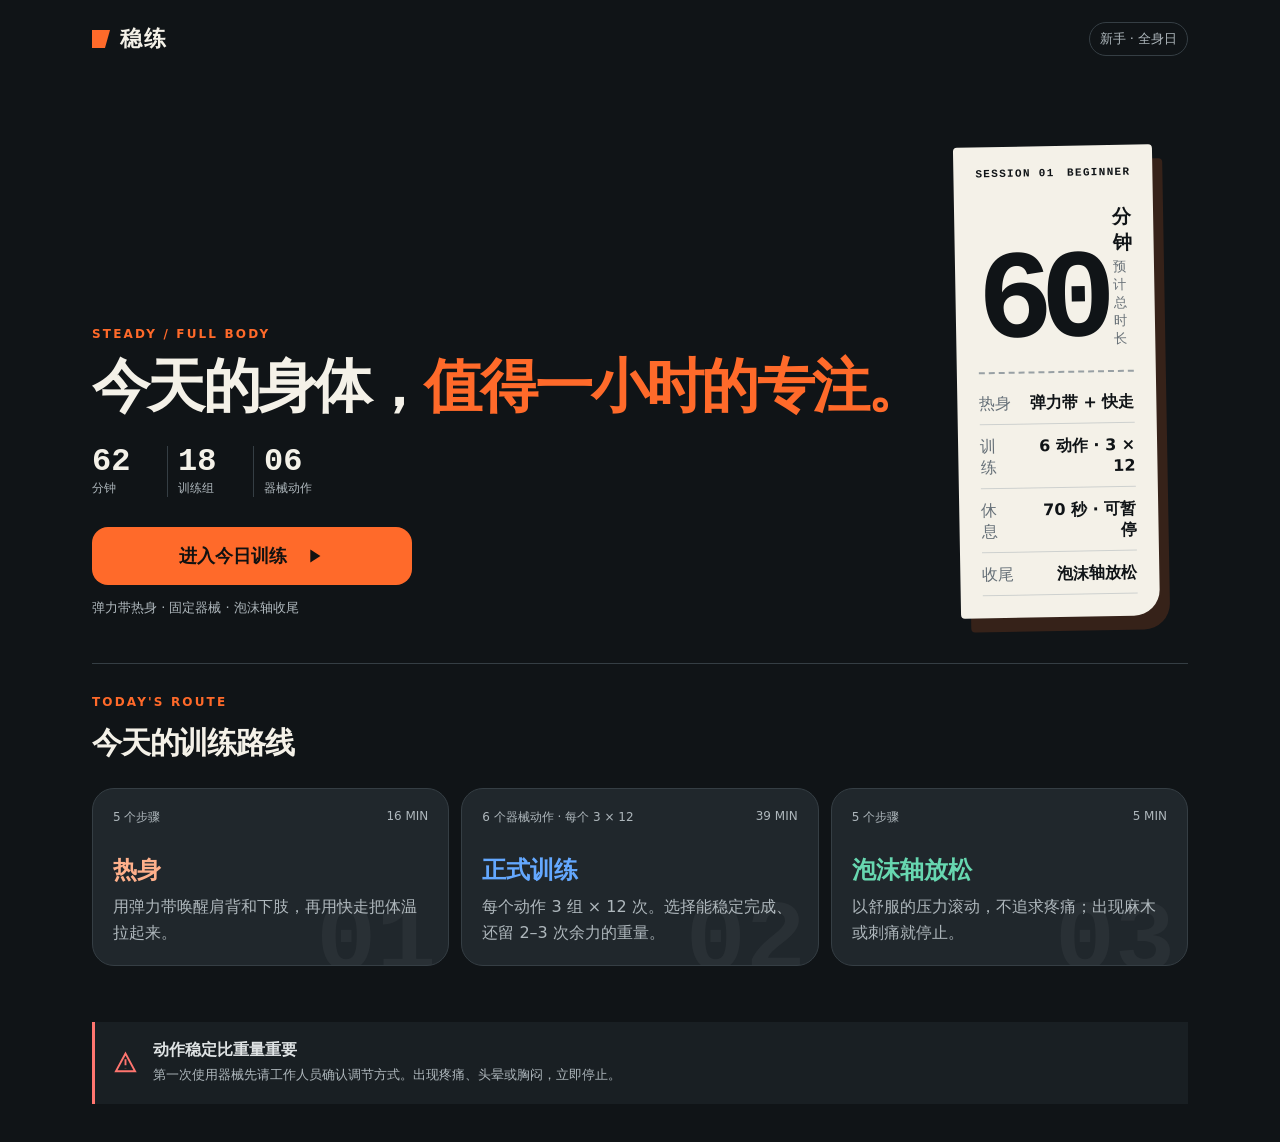
==== commit 9c09e2f7: "feat: refine mobile workout layout" ====
--- a/index.html
+++ b/index.html
@@ -25,7 +25,7 @@
       <div class="hero-grid">
         <div class="hero-copy">
           <p class="eyebrow">STEADY / FULL BODY</p>
-          <h1 id="start-title">今天的身体，<br><span>值得一小时的专注。</span></h1>
+          <h1 id="start-title">今天的身体，<span>值得一小时的专注。</span></h1>
           <div class="hero-metrics" aria-label="训练摘要">
             <div><strong>62</strong><span>分钟</span></div>
             <div><strong>18</strong><span>训练组</span></div>
@@ -112,7 +112,7 @@
         <button id="play-button" class="play-control" type="button"><svg id="play-icon" viewBox="0 0 24 24" aria-hidden="true"><path d="M8 5v14l11-7z"/></svg><span id="play-label">开始</span></button>
         <button id="next-button" class="secondary-control" type="button"><span>下一项</span><svg viewBox="0 0 24 24" aria-hidden="true"><path d="m9 18 6-6-6-6"/></svg></button>
       </div>
-      <button id="skip-button" class="skip-button" type="button">当前器械被占用，先跳过</button>
+      <button id="skip-button" class="skip-button" type="button">跳过当前动作</button>
     </section>
 
     <section id="complete-view" class="view complete-view" aria-labelledby="complete-title" hidden>
--- a/styles.css
+++ b/styles.css
@@ -32,6 +32,7 @@
 .hero-grid { display: grid; gap: 34px; padding: 54px 0 46px; }
 .eyebrow { margin: 0 0 15px; color: var(--orange); font-size: 12px; line-height: 1; font-weight: 900; letter-spacing: .18em; text-transform: uppercase; }
 .hero-copy h1, .complete-view h1 { margin: 0; font-size: clamp(42px, 12vw, 84px); line-height: .99; letter-spacing: -.055em; font-weight: 950; }
+.hero-copy h1 { font-size: clamp(22px, 6.2vw, 58px); line-height: 1.08; letter-spacing: -.045em; white-space: nowrap; }
 .hero-copy h1 span { color: var(--orange); }
 .hero-metrics { display: flex; gap: 10px; margin: 28px 0 30px; }
 .hero-metrics div { display: grid; gap: 2px; min-width: 76px; padding-right: 14px; border-right: 1px solid var(--line); }
@@ -67,16 +68,16 @@
 .workout-brand { font-weight: 950; letter-spacing: .08em; }.workout-brand span { display: inline-block; margin-left: 5px; padding: 4px 6px; border-radius: 5px; background: var(--orange); color: #111; font-size: 9px; vertical-align: middle; }
 .elapsed-time { min-width: 65px; text-align: right; color: var(--muted); font: 700 14px/1 ui-monospace, Consolas, monospace; }
 .progress-wrap { margin: 18px 0 10px; }.progress-meta { display: flex; justify-content: space-between; margin-bottom: 8px; color: var(--muted); font-size: 12px; }.progress-track { height: 5px; overflow: hidden; background: var(--line); border-radius: 99px; }.progress-track span { display: block; width: 0; height: 100%; background: var(--orange); transition: width .3s ease; }
-.exercise-console { flex: 1; min-height: 0; display: grid; grid-template-columns: minmax(0, 1fr) minmax(150px, 220px); grid-template-rows: auto auto auto 1fr auto; align-items: center; column-gap: 18px; text-align: left; padding: 12px 0 10px; }
+.exercise-console { flex: 1; min-height: 0; display: grid; grid-template-columns: minmax(0, 1.7fr) minmax(88px, .8fr); grid-template-rows: auto auto auto minmax(112px, auto) minmax(150px, 1fr) auto auto; align-items: center; gap: 8px 12px; text-align: left; padding: 8px 0 6px; }
 .console-kicker, .exercise-console h1, .exercise-subtitle { grid-column: 1 / -1; }
 .console-kicker { display: flex; align-items: center; gap: 9px; color: var(--muted); font-size: 12px; font-weight: 800; letter-spacing: .08em; }.console-kicker span:last-child { padding-left: 9px; border-left: 1px solid var(--line); }.console-kicker #stage-dot { width: 8px; height: 8px; padding: 0; border: 0; border-radius: 50%; background: var(--orange); }
-.exercise-console h1 { margin: 10px 0 4px; font-size: clamp(32px, 8vw, 56px); line-height: 1.05; letter-spacing: -.04em; }.exercise-subtitle { min-height: 22px; margin: 0; color: var(--muted); line-height: 1.45; }
-.exercise-image-button { position: relative; grid-column: 1; grid-row: 4; width: 100%; max-width: 460px; align-self: center; padding: 0; overflow: hidden; border: 1px solid var(--line); border-radius: 18px; background: var(--panel); color: var(--paper); cursor: zoom-in; }
-.exercise-image-button img { display: block; width: 100%; aspect-ratio: 16 / 10; object-fit: cover; object-position: center 38%; }
-.exercise-image-button span { position: absolute; left: 10px; right: 10px; bottom: 9px; padding: 8px 10px; border-radius: 10px; background: rgba(16,20,23,.82); backdrop-filter: blur(8px); font-size: 11px; font-weight: 800; }
-.exercise-metrics { grid-column: 2; grid-row: 4; display: flex; align-self: end; margin: 0 0 10px; border: 1px solid var(--line); border-radius: 14px; }.exercise-metrics div { min-width: 0; padding: 9px 12px; }.exercise-metrics div + div { border-left: 1px solid var(--line); }.exercise-metrics small { display: block; color: var(--muted); font-size: 10px; }.exercise-metrics strong { display: block; margin-top: 4px; font-size: 16px; }
-.timer-ring { position: relative; grid-column: 2; grid-row: 4; align-self: start; width: min(100%, 220px); margin: 0 auto 12px; aspect-ratio: 1; }.timer-ring svg { width: 100%; transform: rotate(-90deg); }.timer-track, .timer-progress { fill: none; stroke-width: 5; }.timer-track { stroke: #2b3338; }.timer-progress { stroke: var(--orange); stroke-linecap: round; stroke-dasharray: 333; stroke-dashoffset: 0; transition: stroke-dashoffset .35s linear, stroke .2s ease; }.timer-copy { position: absolute; inset: 0; display: grid; place-content: center; }.timer-copy strong { font: 900 clamp(42px, 11vw, 76px)/1 ui-monospace, Consolas, monospace; letter-spacing: -.09em; }.timer-copy span { margin-top: 8px; color: var(--muted); font-size: 12px; text-align: center; }
-.tip-card, .next-card { grid-column: 1 / -1; width: 100%; max-width: 560px; text-align: left; }.tip-card { padding: 10px 14px; background: var(--ink-soft); border-left: 3px solid var(--orange); }.tip-card span, .next-card span { color: var(--muted); font-size: 10px; font-weight: 900; letter-spacing: .12em; }.tip-card p { overflow: hidden; margin: 4px 0 0; font-size: 12px; line-height: 1.4; text-overflow: ellipsis; white-space: nowrap; }.next-card { display: flex; justify-content: space-between; gap: 16px; margin-top: 8px; padding: 9px 3px; border-bottom: 1px solid var(--line); }.next-card strong { font-size: 12px; }
+.exercise-console h1 { margin: 6px 0 0; font-size: clamp(27px, 7.2vw, 48px); line-height: 1.03; letter-spacing: -.04em; }.exercise-subtitle { min-height: 18px; margin: 0; color: var(--muted); font-size: 13px; line-height: 1.35; }
+.exercise-image-button { position: relative; grid-column: 1; grid-row: 4; width: 100%; height: 100%; min-height: 112px; align-self: stretch; padding: 0; overflow: hidden; border: 1px solid var(--line); border-radius: 17px; background: var(--panel); color: var(--paper); cursor: zoom-in; }
+.exercise-image-button img { display: block; width: 100%; height: 100%; min-height: 112px; object-fit: cover; object-position: center 38%; }
+.exercise-image-button span { position: absolute; left: 8px; right: 8px; bottom: 7px; padding: 6px 7px; border-radius: 9px; background: rgba(16,20,23,.82); backdrop-filter: blur(8px); font-size: 9px; font-weight: 800; text-align: center; }
+.exercise-metrics { grid-column: 2; grid-row: 4; display: grid; align-self: stretch; min-width: 0; border: 1px solid var(--line); border-radius: 14px; overflow: hidden; }.exercise-metrics div { display: grid; align-content: center; min-width: 0; padding: 7px 9px; }.exercise-metrics div + div { border-top: 1px solid var(--line); }.exercise-metrics small { display: block; color: var(--muted); font-size: 9px; }.exercise-metrics strong { display: block; margin-top: 3px; font-size: 14px; white-space: nowrap; }
+.timer-ring { position: relative; grid-column: 1 / -1; grid-row: 5; align-self: center; justify-self: center; width: min(32vw, 180px); margin: 0 auto; aspect-ratio: 1; }.timer-ring svg { width: 100%; transform: rotate(-90deg); }.timer-track, .timer-progress { fill: none; stroke-width: 5; }.timer-track { stroke: #2b3338; }.timer-progress { stroke: var(--orange); stroke-linecap: round; stroke-dasharray: 333; stroke-dashoffset: 0; transition: stroke-dashoffset .35s linear, stroke .2s ease; }.timer-copy { position: absolute; inset: 0; display: grid; place-content: center; }.timer-copy strong { font: 900 clamp(36px, 9vw, 62px)/1 ui-monospace, Consolas, monospace; letter-spacing: -.09em; }.timer-copy span { margin-top: 7px; color: var(--muted); font-size: 11px; text-align: center; }
+.tip-card, .next-card { grid-column: 1 / -1; width: 100%; text-align: left; }.tip-card { grid-row: 6; padding: 8px 11px; background: var(--ink-soft); border-left: 3px solid var(--orange); }.tip-card span, .next-card span { color: var(--muted); font-size: 9px; font-weight: 900; letter-spacing: .12em; }.tip-card p { overflow: hidden; margin: 3px 0 0; font-size: 11px; line-height: 1.35; text-overflow: ellipsis; white-space: nowrap; }.next-card { grid-row: 7; display: flex; justify-content: space-between; gap: 12px; margin-top: 0; padding: 5px 3px; border-bottom: 1px solid var(--line); }.next-card strong { overflow: hidden; font-size: 11px; text-overflow: ellipsis; white-space: nowrap; }
 .controls { position: sticky; bottom: max(8px, env(safe-area-inset-bottom)); z-index: 2; display: grid; grid-template-columns: 1fr 1.45fr 1fr; gap: 8px; flex: 0 0 auto; padding: 8px; background: rgba(16,20,23,.92); backdrop-filter: blur(14px); border: 1px solid var(--line); border-radius: 20px; }.controls button { min-height: 54px; border: 0; border-radius: 14px; cursor: pointer; }.secondary-control { display: flex; align-items: center; justify-content: center; gap: 3px; background: var(--panel); color: var(--paper); font-size: 12px; }.secondary-control svg { width: 17px; fill: none; stroke: currentColor; stroke-width: 2; }.play-control { display: flex; align-items: center; justify-content: center; gap: 8px; background: var(--orange); color: #111; font-weight: 950; }.play-control svg { width: 20px; fill: currentColor; }.skip-button { flex: 0 0 auto; align-self: center; min-height: 34px; margin-top: 2px; border: 0; background: transparent; color: var(--muted); font-size: 12px; text-decoration: underline; cursor: pointer; }
 
 .complete-view { display: flex; flex-direction: column; justify-content: center; align-items: center; max-width: 760px; margin: auto; text-align: center; }.completion-mark { display: grid; place-items: center; width: 88px; height: 88px; margin-bottom: 28px; border-radius: 50%; background: var(--mint); color: #0e1915; }.completion-mark svg { width: 44px; fill: none; stroke: currentColor; stroke-width: 2.4; }.completion-copy { max-width: 570px; margin: 24px auto 32px; color: var(--muted); font-size: 17px; line-height: 1.75; }.summary-grid { display: grid; grid-template-columns: repeat(3, 1fr); width: 100%; margin-bottom: 18px; border: 1px solid var(--line); border-radius: var(--radius); }.summary-grid div { padding: 20px 10px; }.summary-grid div + div { border-left: 1px solid var(--line); }.summary-grid span { display: block; color: var(--muted); font-size: 11px; }.summary-grid strong { display: block; margin-top: 8px; font-size: 24px; }.next-time { width: 100%; margin-bottom: 24px; padding: 18px; text-align: left; background: var(--panel); border-radius: 15px; }.next-time span { color: var(--orange); font-size: 11px; font-weight: 900; }.next-time p { margin: 7px 0 0; color: #d7dcde; line-height: 1.65; }.complete-view .primary-button { width: min(330px, 100%); }
@@ -93,10 +94,15 @@
   .route-cards { grid-template-columns: repeat(3, 1fr); }
 }
 
+@media (max-width: 759px) {
+  .hero-grid { padding-top: 44px; }
+  .hero-copy h1 { font-size: clamp(20px, 5.7vw, 42px); }
+}
+
 @media (max-height: 780px) {
   .view.workout-view { padding-top: max(14px, env(safe-area-inset-top)); padding-bottom: max(10px, env(safe-area-inset-bottom)); }
   .workout-header { min-height: 44px; }.icon-button { width: 42px; height: 42px; }.progress-wrap { margin-top: 10px; }
-  .exercise-console { padding-top: 6px; padding-bottom: 5px; }.exercise-console h1 { margin-top: 7px; font-size: 30px; }.exercise-image-button img { aspect-ratio: 16 / 8; }.timer-ring { width: min(100%, 180px); }.tip-card { display: none; }
+  .exercise-console { grid-template-rows: auto auto auto minmax(96px, auto) minmax(112px, 1fr) auto auto; padding-top: 4px; padding-bottom: 3px; overflow: hidden; }.exercise-console h1 { margin-top: 4px; font-size: 27px; }.exercise-image-button, .exercise-image-button img { min-height: 96px; }.timer-ring { width: min(30vw, 150px); }.tip-card { display: none; }
 }
 
 @media (hover: hover) {
